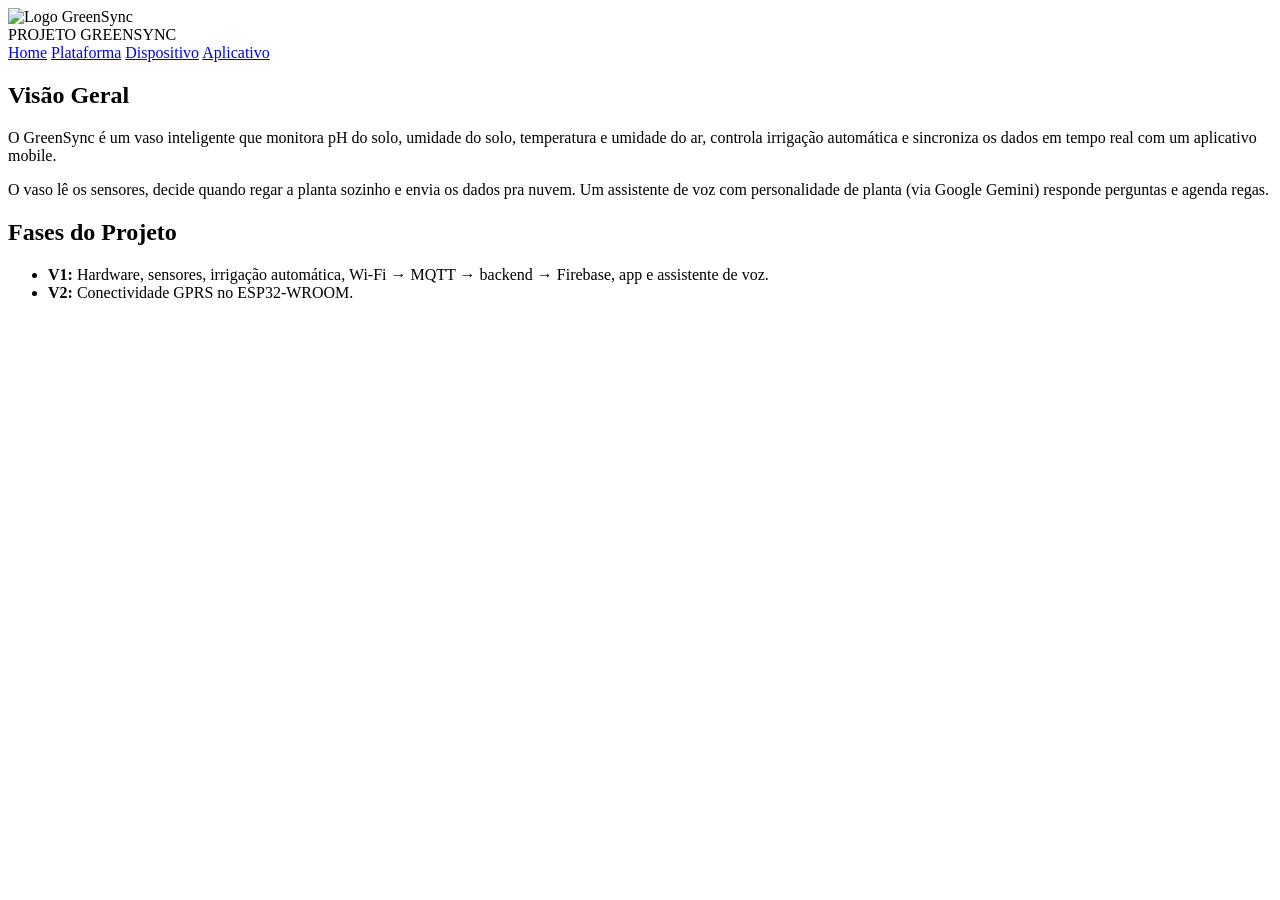
==== docs/index.html @ b3b87509 "Add initial HTML structure for GreenSync project gitpage" ====
<!DOCTYPE html>
<html lang="pt-BR">
<head>
    <meta charset="UTF-8">
    <title>Projeto GreenSync</title>
    <link rel="stylesheet" href="style.css">
</head>
<body>

    <!-- Cabeçalho no padrão da imagem -->
    <header class="cabecalho-amarelo">
        <div class="linha-superior">
            <img src="logo-planta.png" alt="Logo GreenSync" class="logo">
            <div class="titulo-branco">PROJETO GREENSYNC</div>
        </div>
        <nav class="menu-branco">
            <a href="index.html">Home</a>
            <a href="plataforma.html">Plataforma</a>
            <a href="dispositivo.html">Dispositivo</a>
            <a href="aplicativo.html">Aplicativo</a>
        </nav>
    </header>

    <!-- Conteúdo da página -->
    <main class="conteudo">
        <section>
            <h2>Visão Geral</h2>
            <p>O GreenSync é um vaso inteligente que monitora pH do solo, umidade do solo, temperatura e umidade do ar, controla irrigação automática e sincroniza os dados em tempo real com um aplicativo mobile.</p>
            <p>O vaso lê os sensores, decide quando regar a planta sozinho e envia os dados pra nuvem. Um assistente de voz com personalidade de planta (via Google Gemini) responde perguntas e agenda regas.</p>
        </section>
        
        <section>
            <h2>Fases do Projeto</h2>
            <ul>
                <li><strong>V1:</strong> Hardware, sensores, irrigação automática, Wi-Fi → MQTT → backend → Firebase, app e assistente de voz.</li>
                <li><strong>V2:</strong> Conectividade GPRS no ESP32-WROOM.</li>
            </ul>
        </section>
    </main>

</body>
</html>
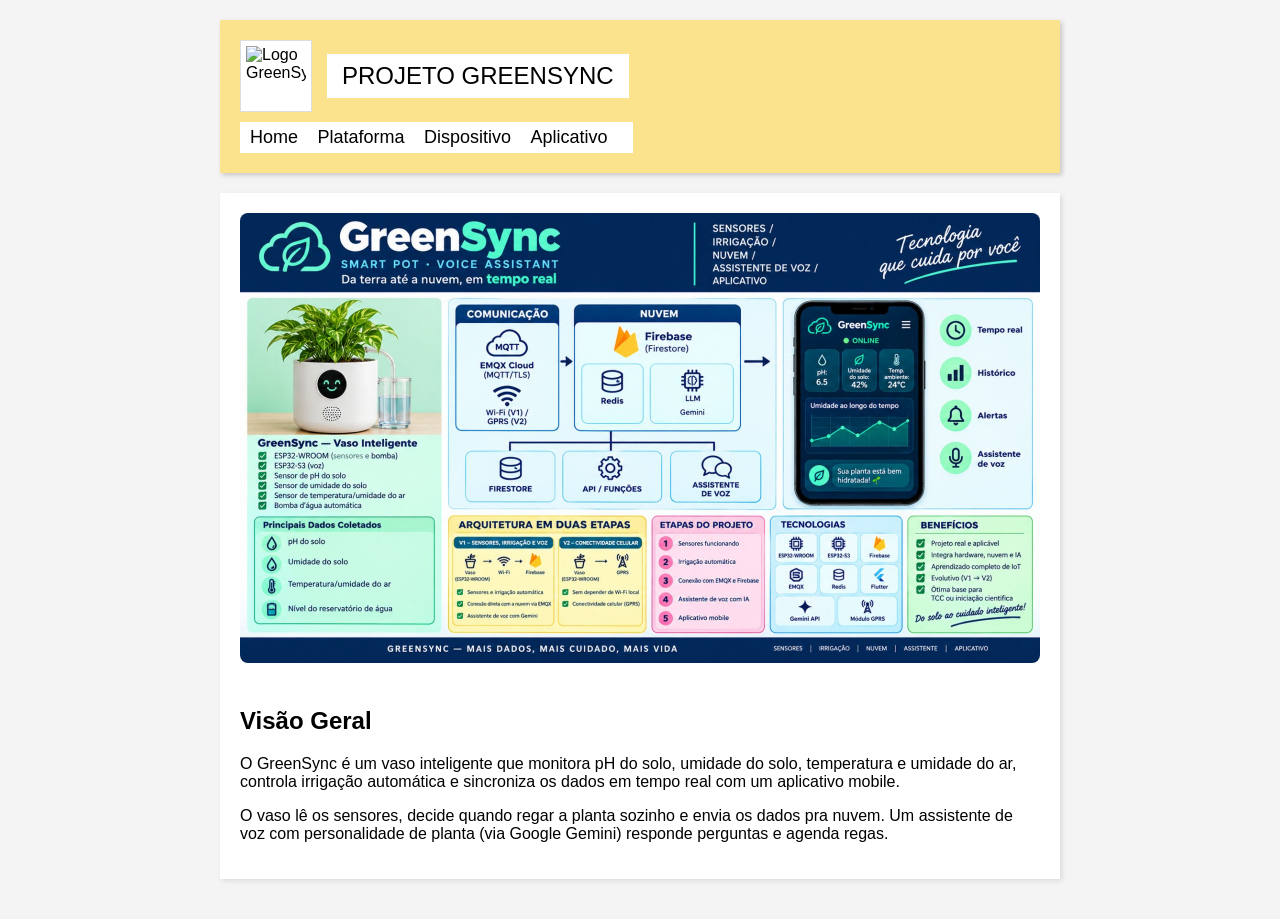
==== commit ab4f1f2c: "Remove 'Fases do Projeto' section from index.html and include img banner Removed the 'Fases do Proje" ====
--- a/docs/index.html
+++ b/docs/index.html
@@ -22,20 +22,15 @@
     </header>
 
     <!-- Conteúdo da página -->
-    <main class="conteudo">
+<main class="conteudo">
+        <!-- Banner Principal -->
+        <img src="banner projeto.jpeg" alt="Banner GreenSync" style="width: 100%; border-radius: 8px; margin-bottom: 20px;">
+        
         <section>
             <h2>Visão Geral</h2>
             <p>O GreenSync é um vaso inteligente que monitora pH do solo, umidade do solo, temperatura e umidade do ar, controla irrigação automática e sincroniza os dados em tempo real com um aplicativo mobile.</p>
             <p>O vaso lê os sensores, decide quando regar a planta sozinho e envia os dados pra nuvem. Um assistente de voz com personalidade de planta (via Google Gemini) responde perguntas e agenda regas.</p>
         </section>
-        
-        <section>
-            <h2>Fases do Projeto</h2>
-            <ul>
-                <li><strong>V1:</strong> Hardware, sensores, irrigação automática, Wi-Fi → MQTT → backend → Firebase, app e assistente de voz.</li>
-                <li><strong>V2:</strong> Conectividade GPRS no ESP32-WROOM.</li>
-            </ul>
-        </section>
     </main>
 
 </body>
--- a/docs/style.css
+++ b/docs/style.css
@@ -0,0 +1,67 @@
+body {
+    font-family: Arial, sans-serif;
+    margin: 0;
+    padding: 20px;
+    background-color: #f4f4f4;
+}
+
+/* Container amarelo da imagem */
+.cabecalho-amarelo {
+    background-color: #fae38c; /* Amarelo da imagem */
+    padding: 20px;
+    max-width: 800px;
+    margin: 0 auto;
+    box-shadow: 2px 2px 5px rgba(0,0,0,0.2);
+}
+
+/* Alinhamento do logo e título */
+.linha-superior {
+    display: flex;
+    align-items: center;
+    margin-bottom: 10px;
+}
+
+.logo {
+    width: 60px;
+    height: 60px;
+    background-color: white;
+    padding: 5px;
+    margin-right: 15px;
+    border: 1px solid #ddd;
+}
+
+/* Título com fundo branco da imagem */
+.titulo-branco {
+    background-color: white;
+    padding: 8px 15px;
+    font-size: 24px;
+    font-weight: normal;
+    text-transform: uppercase;
+}
+
+/* Menu de navegação inferior com fundo branco */
+.menu-branco {
+    background-color: white;
+    padding: 5px 10px;
+    display: inline-block;
+}
+
+.menu-branco a {
+    text-decoration: none;
+    color: black;
+    font-size: 18px;
+    margin-right: 15px;
+}
+
+.menu-branco a:hover {
+    text-decoration: underline;
+}
+
+/* Estilo do conteúdo principal */
+.conteudo {
+    max-width: 800px;
+    margin: 20px auto;
+    background-color: white;
+    padding: 20px;
+    box-shadow: 2px 2px 5px rgba(0,0,0,0.1);
+}
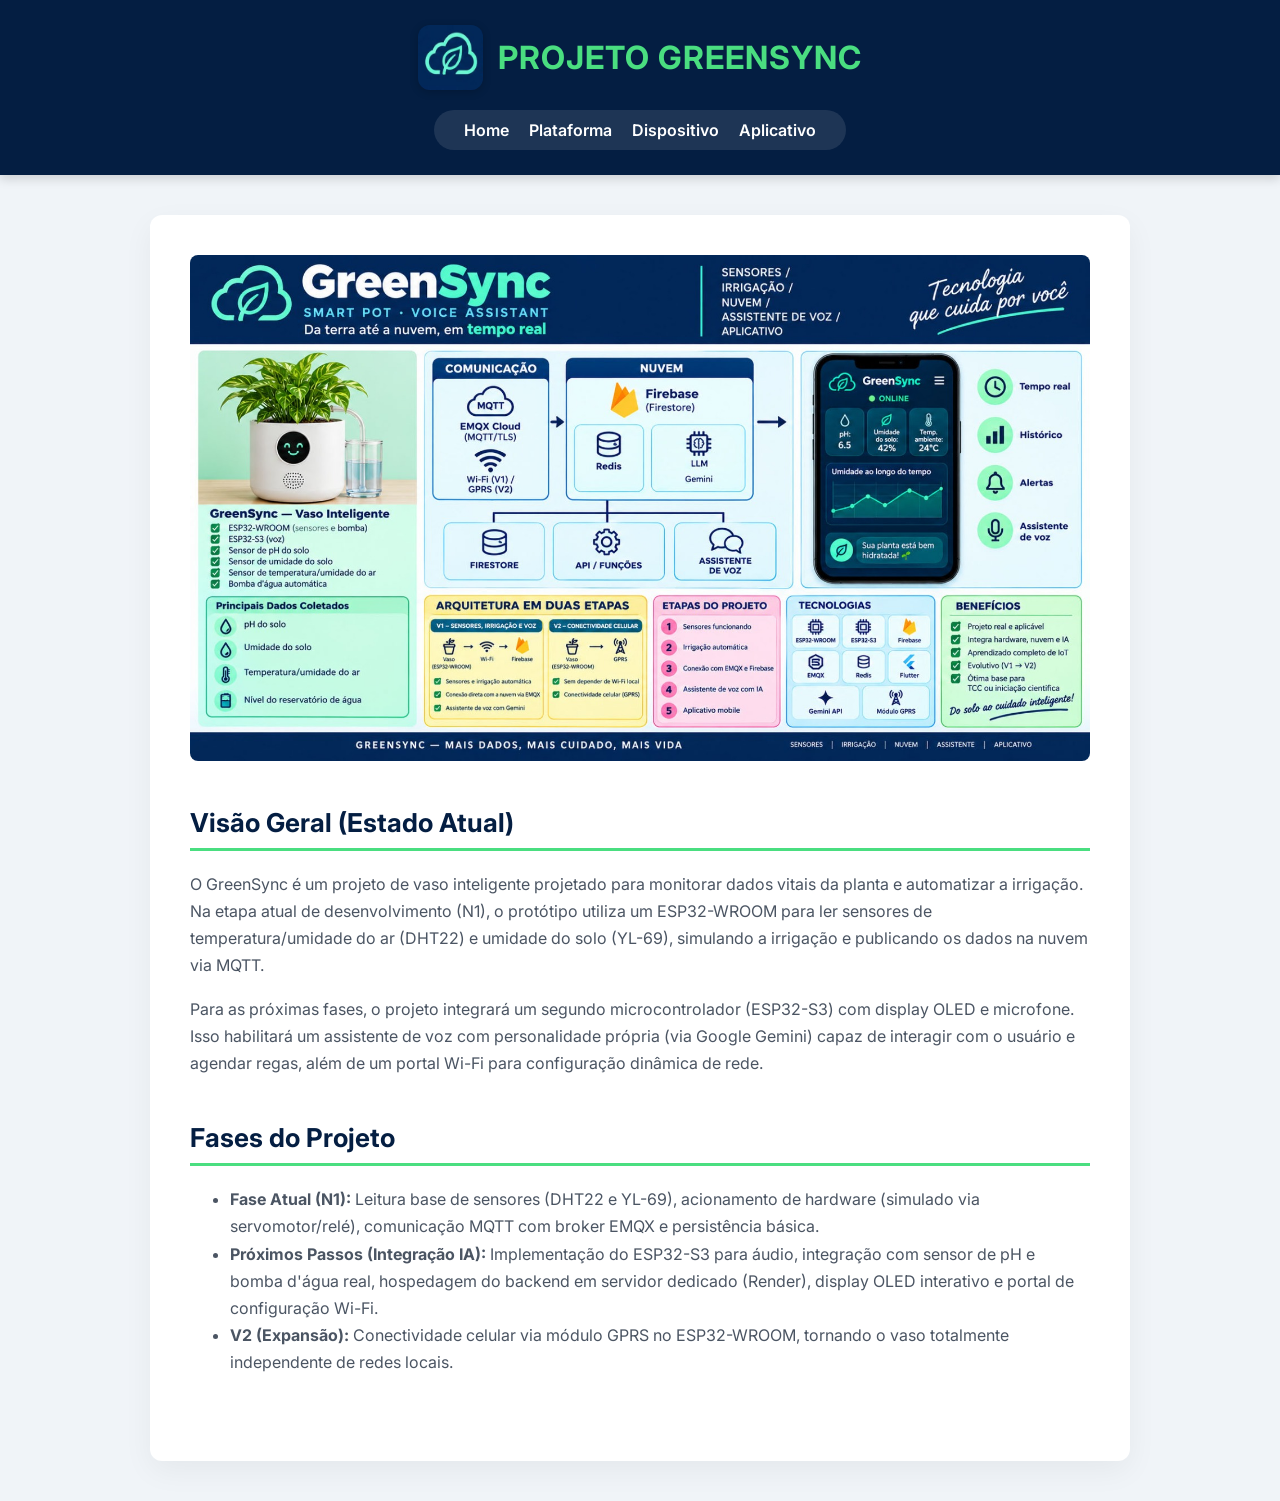
==== commit 68cff78c: "Update project overview and phases in index.html" ====
--- a/docs/index.html
+++ b/docs/index.html
@@ -27,9 +27,18 @@
         <img src="banner projeto.jpeg" alt="Banner GreenSync" style="width: 100%; border-radius: 8px; margin-bottom: 20px;">
         
         <section>
-            <h2>Visão Geral</h2>
-            <p>O GreenSync é um vaso inteligente que monitora pH do solo, umidade do solo, temperatura e umidade do ar, controla irrigação automática e sincroniza os dados em tempo real com um aplicativo mobile.</p>
-            <p>O vaso lê os sensores, decide quando regar a planta sozinho e envia os dados pra nuvem. Um assistente de voz com personalidade de planta (via Google Gemini) responde perguntas e agenda regas.</p>
+            <h2>Visão Geral (Estado Atual)</h2>
+            <p>O GreenSync é um projeto de vaso inteligente projetado para monitorar dados vitais da planta e automatizar a irrigação. Na etapa atual de desenvolvimento (N1), o protótipo utiliza um ESP32-WROOM para ler sensores de temperatura/umidade do ar (DHT22) e umidade do solo (YL-69), simulando a irrigação e publicando os dados na nuvem via MQTT.</p>
+            <p>Para as próximas fases, o projeto integrará um segundo microcontrolador (ESP32-S3) com display OLED e microfone. Isso habilitará um assistente de voz com personalidade própria (via Google Gemini) capaz de interagir com o usuário e agendar regas, além de um portal Wi-Fi para configuração dinâmica de rede.</p>
+        </section>
+        
+        <section>
+            <h2>Fases do Projeto</h2>
+            <ul>
+                <li><strong>Fase Atual (N1):</strong> Leitura base de sensores (DHT22 e YL-69), acionamento de hardware (simulado via servomotor/relé), comunicação MQTT com broker EMQX e persistência básica.</li>
+                <li><strong>Próximos Passos (Integração IA):</strong> Implementação do ESP32-S3 para áudio, integração com sensor de pH e bomba d'água real, hospedagem do backend em servidor dedicado (Render), display OLED interativo e portal de configuração Wi-Fi.</li>
+                <li><strong>V2 (Expansão):</strong> Conectividade celular via módulo GPRS no ESP32-WROOM, tornando o vaso totalmente independente de redes locais.</li>
+            </ul>
         </section>
     </main>
 
--- a/docs/style.css
+++ b/docs/style.css
@@ -1,67 +1,117 @@
+/* Importando uma fonte mais moderna do Google Fonts */
+@import url('https://fonts.googleapis.com/css2?family=Inter:wght@400;600;700&display=swap');
+
 body {
-    font-family: Arial, sans-serif;
+    font-family: 'Inter', Arial, sans-serif;
     margin: 0;
-    padding: 20px;
-    background-color: #f4f4f4;
+    padding: 0;
+    background-color: #f0f4f8; /* Fundo cinza/azulado bem suave para destacar o conteúdo */
+    color: #333;
 }
 
-/* Container amarelo da imagem */
+/* O cabeçalho agora adota o Azul Escuro do banner */
 .cabecalho-amarelo {
-    background-color: #fae38c; /* Amarelo da imagem */
-    padding: 20px;
-    max-width: 800px;
-    margin: 0 auto;
-    box-shadow: 2px 2px 5px rgba(0,0,0,0.2);
+    background-color: #041e42; /* Azul Escuro GreenSync */
+    padding: 25px 20px;
+    box-shadow: 0 4px 10px rgba(0, 0, 0, 0.15);
+    display: flex;
+    flex-direction: column;
+    align-items: center;
 }
 
-/* Alinhamento do logo e título */
+/* Alinhamento do logo e título no centro */
 .linha-superior {
     display: flex;
     align-items: center;
-    margin-bottom: 10px;
+    justify-content: center;
+    margin-bottom: 20px;
 }
 
 .logo {
-    width: 60px;
-    height: 60px;
-    background-color: white;
-    padding: 5px;
+    width: 65px;
+    height: 65px;
+    border-radius: 12px; /* Bordas arredondadas no logo */
     margin-right: 15px;
-    border: 1px solid #ddd;
+    box-shadow: 0 2px 8px rgba(0,0,0,0.2);
 }
 
-/* Título com fundo branco da imagem */
+/* Título com a cor Verde Menta da identidade */
 .titulo-branco {
-    background-color: white;
-    padding: 8px 15px;
-    font-size: 24px;
-    font-weight: normal;
-    text-transform: uppercase;
+    background-color: transparent;
+    color: #4ade80; /* Verde Menta brilhante */
+    font-size: 32px;
+    font-weight: 700;
+    letter-spacing: 1px;
 }
 
-/* Menu de navegação inferior com fundo branco */
+/* Menu de navegação em formato de "pílula" */
 .menu-branco {
-    background-color: white;
-    padding: 5px 10px;
-    display: inline-block;
+    background-color: rgba(255, 255, 255, 0.1); /* Fundo levemente transparente */
+    padding: 10px 30px;
+    border-radius: 30px;
+    display: flex;
+    gap: 20px;
 }
 
 .menu-branco a {
     text-decoration: none;
-    color: black;
-    font-size: 18px;
-    margin-right: 15px;
+    color: #ffffff;
+    font-size: 16px;
+    font-weight: 600;
+    transition: all 0.3s ease;
 }
 
+/* Efeito ao passar o mouse no menu */
 .menu-branco a:hover {
-    text-decoration: underline;
+    color: #4ade80;
+    transform: translateY(-2px);
 }
 
-/* Estilo do conteúdo principal */
+/* Área de conteúdo principal em formato de "Cartão" */
 .conteudo {
-    max-width: 800px;
-    margin: 20px auto;
-    background-color: white;
+    max-width: 900px;
+    margin: 40px auto;
+    background-color: #ffffff;
+    padding: 40px;
+    border-radius: 12px;
+    box-shadow: 0 10px 30px rgba(0, 0, 0, 0.05);
+}
+
+/* Estilização das Seções e Títulos Internos */
+section {
+    margin-bottom: 45px;
+}
+
+section h2 {
+    border-bottom: 3px solid #4ade80; /* Linha verde decorativa */
+    padding-bottom: 10px;
+    margin-bottom: 20px;
+    color: #041e42; /* Azul Escuro nos subtítulos */
+    font-size: 26px;
+}
+
+p, li {
+    line-height: 1.7;
+    font-size: 16px;
+    color: #4b5563;
+}
+
+/* Estilo Terminal Profissional para os blocos de código */
+.terminal {
+    background-color: #0d1117; /* Fundo bem escuro estilo VS Code */
+    color: #c9d1d9;
     padding: 20px;
-    box-shadow: 2px 2px 5px rgba(0,0,0,0.1);
+    border-radius: 8px;
+    font-family: 'Consolas', 'Courier New', monospace;
+    overflow-x: auto;
+    margin: 20px 0;
+    box-shadow: inset 0 2px 5px rgba(0, 0, 0, 0.3);
 }
+
+.terminal pre {
+    margin: 0;
+}
+
+.terminal code {
+    font-size: 14px;
+}
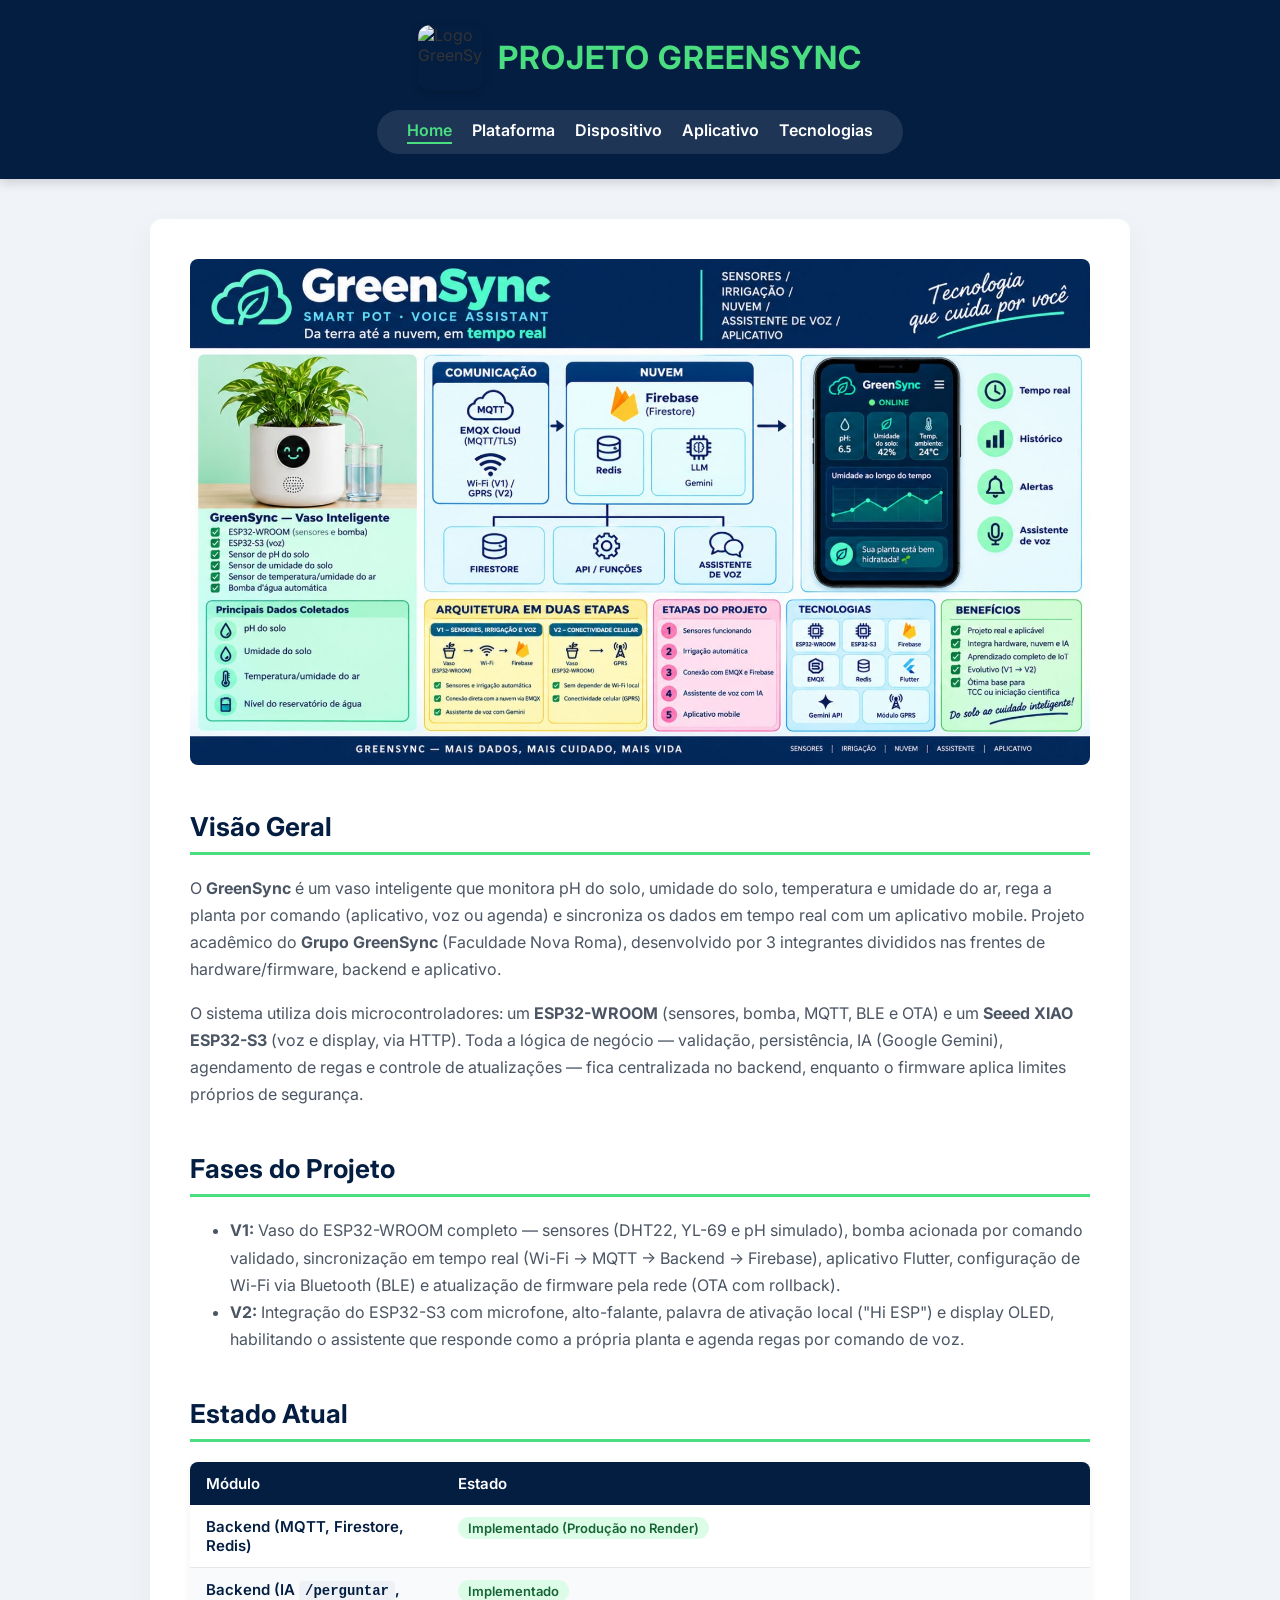
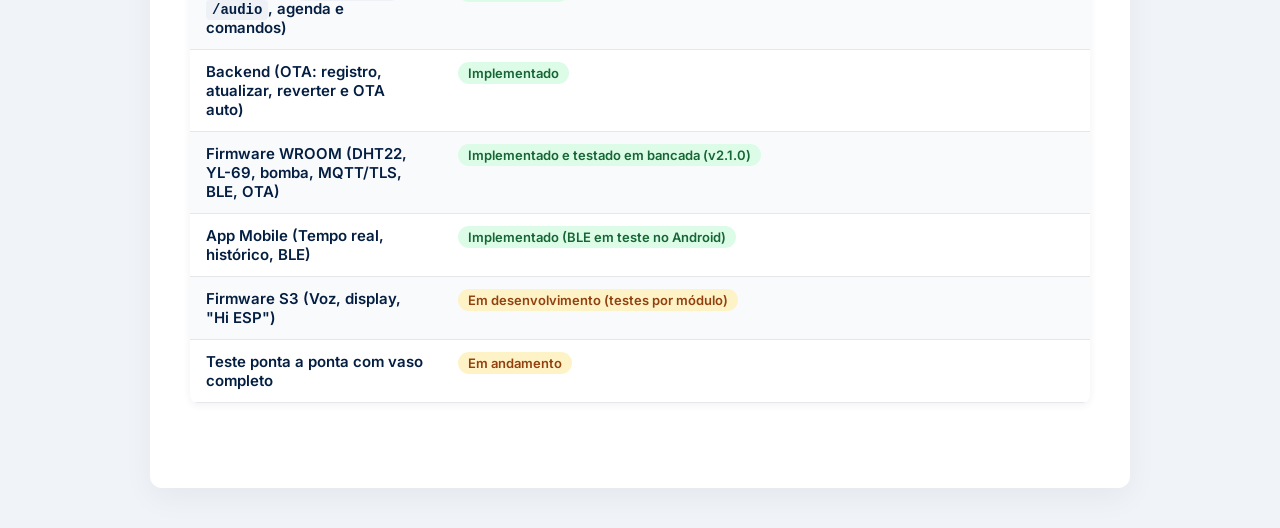
==== commit 853f0399: "Revise project overview and status details in index.html Updated project overview and status section" ====
--- a/docs/index.html
+++ b/docs/index.html
@@ -6,41 +6,78 @@
     <link rel="stylesheet" href="style.css">
 </head>
 <body>
-
-    <!-- Cabeçalho no padrão da imagem -->
     <header class="cabecalho-amarelo">
         <div class="linha-superior">
-            <img src="logo-planta.png" alt="Logo GreenSync" class="logo">
+            <img src="logo-planta.jpeg" alt="Logo GreenSync" class="logo">
             <div class="titulo-branco">PROJETO GREENSYNC</div>
         </div>
         <nav class="menu-branco">
-            <a href="index.html">Home</a>
+            <a href="index.html" class="ativo">Home</a>
             <a href="plataforma.html">Plataforma</a>
             <a href="dispositivo.html">Dispositivo</a>
             <a href="aplicativo.html">Aplicativo</a>
+            <a href="tecnologias.html">Tecnologias</a>
         </nav>
     </header>
 
-    <!-- Conteúdo da página -->
-<main class="conteudo">
-        <!-- Banner Principal -->
+    <main class="conteudo">
         <img src="banner projeto.jpeg" alt="Banner GreenSync" style="width: 100%; border-radius: 8px; margin-bottom: 20px;">
-        
+
         <section>
-            <h2>Visão Geral (Estado Atual)</h2>
-            <p>O GreenSync é um projeto de vaso inteligente projetado para monitorar dados vitais da planta e automatizar a irrigação. Na etapa atual de desenvolvimento (N1), o protótipo utiliza um ESP32-WROOM para ler sensores de temperatura/umidade do ar (DHT22) e umidade do solo (YL-69), simulando a irrigação e publicando os dados na nuvem via MQTT.</p>
-            <p>Para as próximas fases, o projeto integrará um segundo microcontrolador (ESP32-S3) com display OLED e microfone. Isso habilitará um assistente de voz com personalidade própria (via Google Gemini) capaz de interagir com o usuário e agendar regas, além de um portal Wi-Fi para configuração dinâmica de rede.</p>
+            <h2>Visão Geral</h2>
+            <p>O <strong>GreenSync</strong> é um vaso inteligente que monitora pH do solo, umidade do solo, temperatura e umidade do ar, rega a planta por comando (aplicativo, voz ou agenda) e sincroniza os dados em tempo real com um aplicativo mobile. Projeto acadêmico do <strong>Grupo GreenSync</strong> (Faculdade Nova Roma), desenvolvido por 3 integrantes divididos nas frentes de hardware/firmware, backend e aplicativo.</p>
+            <p>O sistema utiliza dois microcontroladores: um <strong>ESP32-WROOM</strong> (sensores, bomba, MQTT, BLE e OTA) e um <strong>Seeed XIAO ESP32-S3</strong> (voz e display, via HTTP). Toda a lógica de negócio — validação, persistência, IA (Google Gemini), agendamento de regas e controle de atualizações — fica centralizada no backend, enquanto o firmware aplica limites próprios de segurança.</p>
         </section>
-        
+
         <section>
             <h2>Fases do Projeto</h2>
             <ul>
-                <li><strong>Fase Atual (N1):</strong> Leitura base de sensores (DHT22 e YL-69), acionamento de hardware (simulado via servomotor/relé), comunicação MQTT com broker EMQX e persistência básica.</li>
-                <li><strong>Próximos Passos (Integração IA):</strong> Implementação do ESP32-S3 para áudio, integração com sensor de pH e bomba d'água real, hospedagem do backend em servidor dedicado (Render), display OLED interativo e portal de configuração Wi-Fi.</li>
-                <li><strong>V2 (Expansão):</strong> Conectividade celular via módulo GPRS no ESP32-WROOM, tornando o vaso totalmente independente de redes locais.</li>
+                <li><strong>V1:</strong> Vaso do ESP32-WROOM completo — sensores (DHT22, YL-69 e pH simulado), bomba acionada por comando validado, sincronização em tempo real (Wi-Fi → MQTT → Backend → Firebase), aplicativo Flutter, configuração de Wi-Fi via Bluetooth (BLE) e atualização de firmware pela rede (OTA com rollback).</li>
+                <li><strong>V2:</strong> Integração do ESP32-S3 com microfone, alto-falante, palavra de ativação local ("Hi ESP") e display OLED, habilitando o assistente que responde como a própria planta e agenda regas por comando de voz.</li>
             </ul>
         </section>
+
+        <section>
+            <h2>Estado Atual</h2>
+            <table class="tabela-tech">
+                <thead>
+                    <tr>
+                        <th>Módulo</th>
+                        <th>Estado</th>
+                    </tr>
+                </thead>
+                <tbody>
+                    <tr>
+                        <td>Backend (MQTT, Firestore, Redis)</td>
+                        <td><span class="badge badge-ok">Implementado (Produção no Render)</span></td>
+                    </tr>
+                    <tr>
+                        <td>Backend (IA <code>/perguntar</code>, <code>/audio</code>, agenda e comandos)</td>
+                        <td><span class="badge badge-ok">Implementado</span></td>
+                    </tr>
+                    <tr>
+                        <td>Backend (OTA: registro, atualizar, reverter e OTA auto)</td>
+                        <td><span class="badge badge-ok">Implementado</span></td>
+                    </tr>
+                    <tr>
+                        <td>Firmware WROOM (DHT22, YL-69, bomba, MQTT/TLS, BLE, OTA)</td>
+                        <td><span class="badge badge-ok">Implementado e testado em bancada (v2.1.0)</span></td>
+                    </tr>
+                    <tr>
+                        <td>App Mobile (Tempo real, histórico, BLE)</td>
+                        <td><span class="badge badge-ok">Implementado (BLE em teste no Android)</span></td>
+                    </tr>
+                    <tr>
+                        <td>Firmware S3 (Voz, display, "Hi ESP")</td>
+                        <td><span class="badge badge-dev">Em desenvolvimento (testes por módulo)</span></td>
+                    </tr>
+                    <tr>
+                        <td>Teste ponta a ponta com vaso completo</td>
+                        <td><span class="badge badge-dev">Em andamento</span></td>
+                    </tr>
+                </tbody>
+            </table>
+        </section>
     </main>
-
 </body>
 </html>
--- a/docs/style.css
+++ b/docs/style.css
@@ -115,3 +115,84 @@
 .terminal code {
     font-size: 14px;
 }
+
+/* Ajuste do menu para 5 abas em telas menores */
+.menu-branco {
+    flex-wrap: wrap;
+    justify-content: center;
+}
+
+.menu-branco a.ativo {
+    color: #4ade80;
+    border-bottom: 2px solid #4ade80;
+    padding-bottom: 2px;
+}
+
+/* Tabelas técnicas */
+.tabela-tech {
+    width: 100%;
+    border-collapse: collapse;
+    margin: 20px 0;
+    font-size: 15px;
+    border-radius: 8px;
+    overflow: hidden;
+    box-shadow: 0 2px 8px rgba(0, 0, 0, 0.06);
+}
+
+.tabela-tech th {
+    background-color: #041e42;
+    color: #ffffff;
+    text-align: left;
+    padding: 12px 16px;
+    font-weight: 600;
+}
+
+.tabela-tech td {
+    padding: 12px 16px;
+    border-bottom: 1px solid #e5e7eb;
+    color: #374151;
+    vertical-align: top;
+}
+
+.tabela-tech tr:nth-child(even) {
+    background-color: #f8fafc;
+}
+
+.tabela-tech td:first-child {
+    font-weight: 600;
+    color: #041e42;
+    width: 28%;
+}
+
+/* Badges de status */
+.badge {
+    display: inline-block;
+    padding: 3px 10px;
+    border-radius: 12px;
+    font-size: 13px;
+    font-weight: 600;
+}
+
+.badge-ok {
+    background-color: #dcfce7;
+    color: #166534;
+}
+
+.badge-dev {
+    background-color: #fef3c7;
+    color: #92400e;
+}
+
+code {
+    background-color: #eef2f6;
+    color: #041e42;
+    padding: 2px 6px;
+    border-radius: 4px;
+    font-size: 14px;
+}
+
+.terminal code {
+    background-color: transparent;
+    color: #c9d1d9;
+    padding: 0;
+}
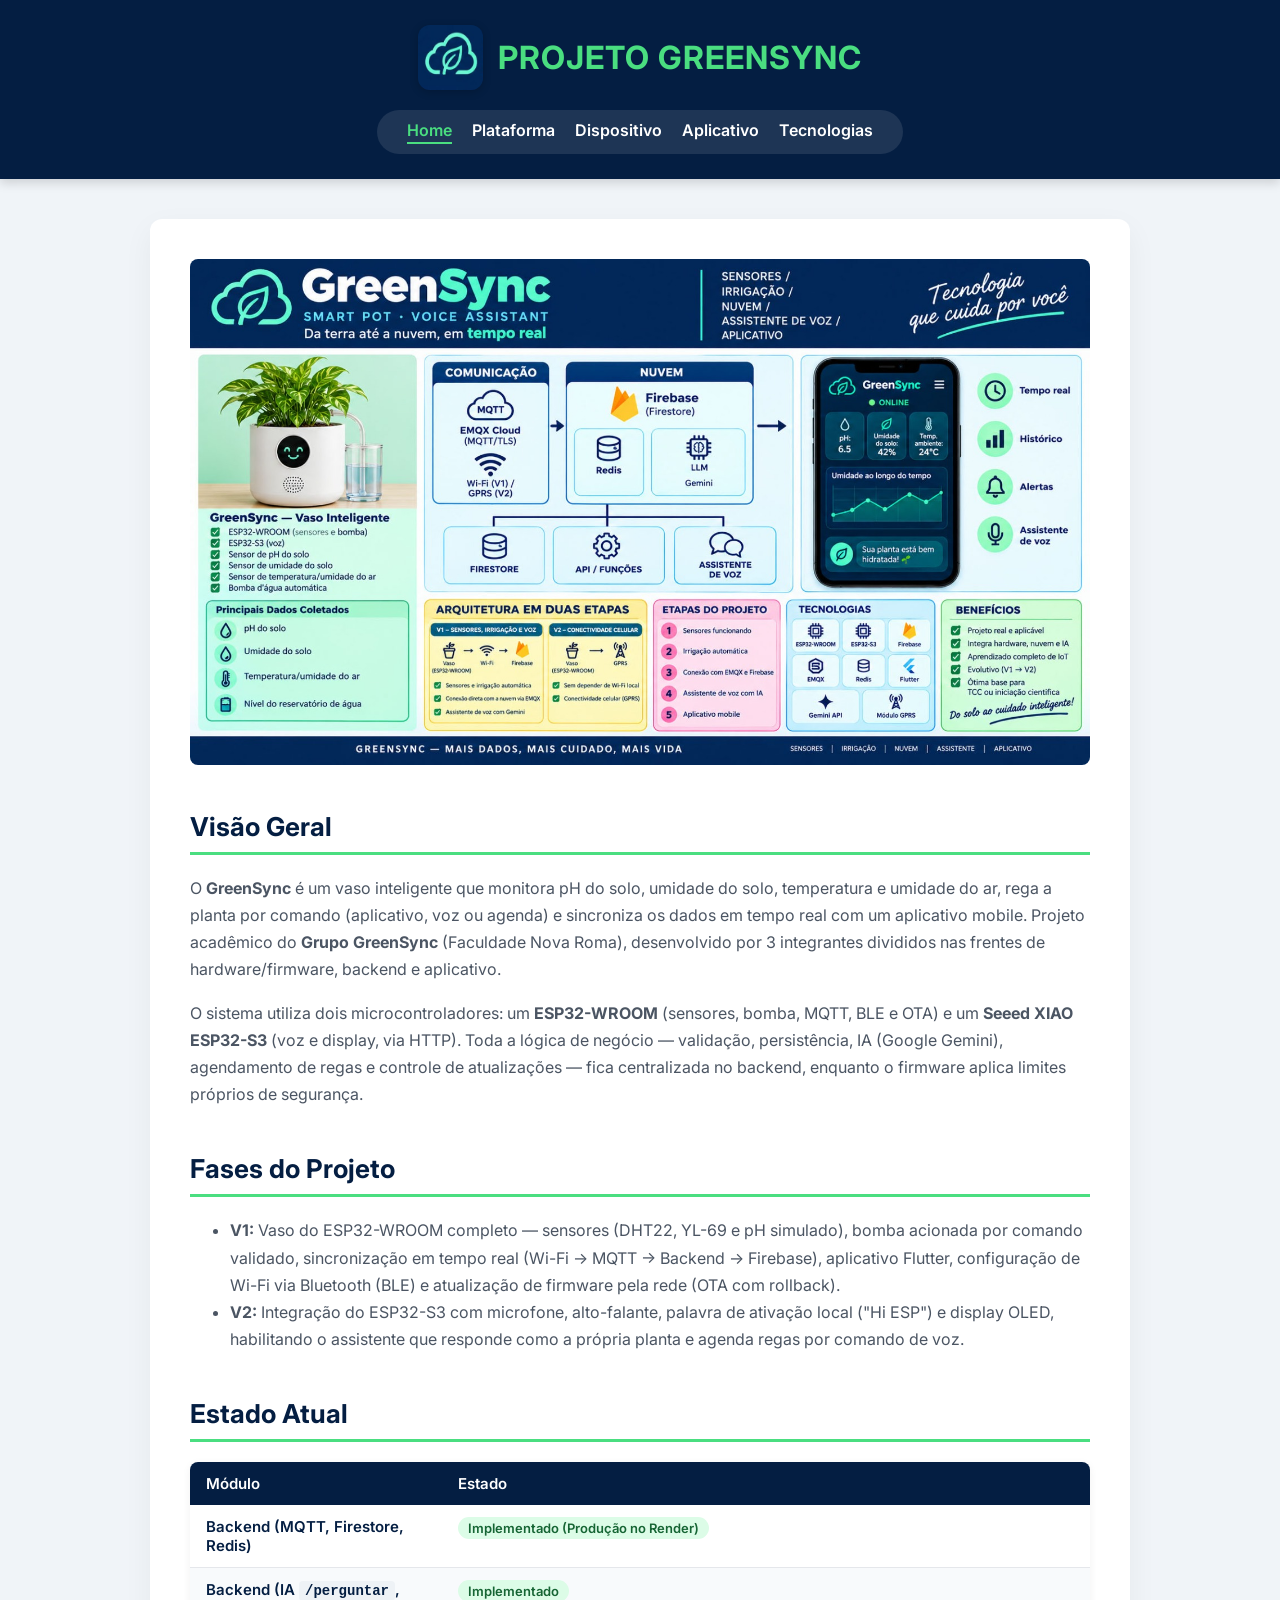
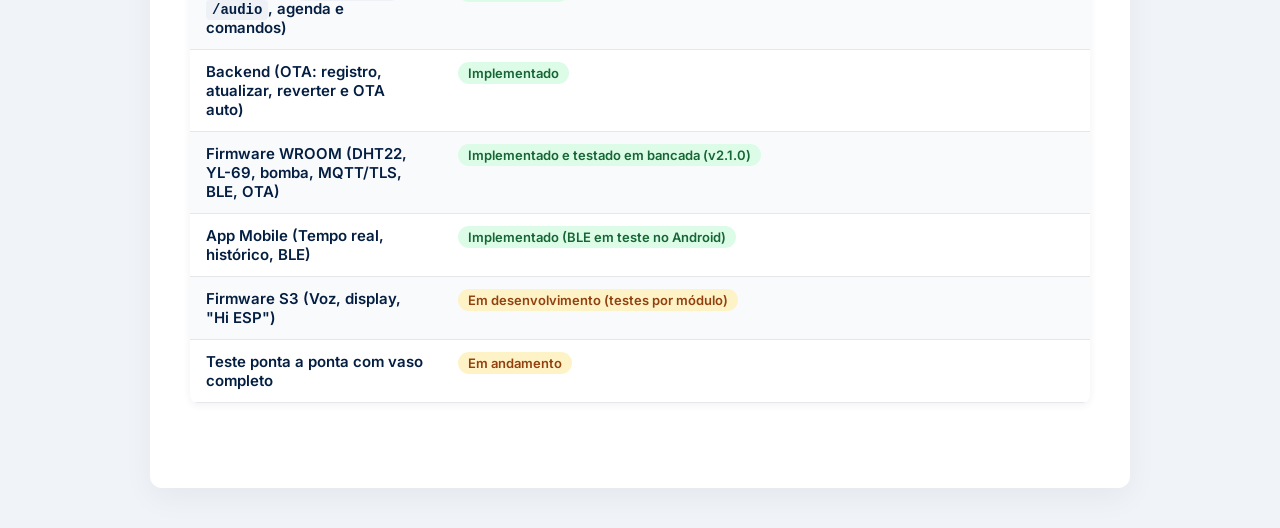
==== commit a48fd9cd: "Update logo image format from JPEG to PNG" ====
--- a/docs/index.html
+++ b/docs/index.html
@@ -8,7 +8,7 @@
 <body>
     <header class="cabecalho-amarelo">
         <div class="linha-superior">
-            <img src="logo-planta.jpeg" alt="Logo GreenSync" class="logo">
+            <img src="logo-planta.png" alt="Logo GreenSync" class="logo">
             <div class="titulo-branco">PROJETO GREENSYNC</div>
         </div>
         <nav class="menu-branco">
